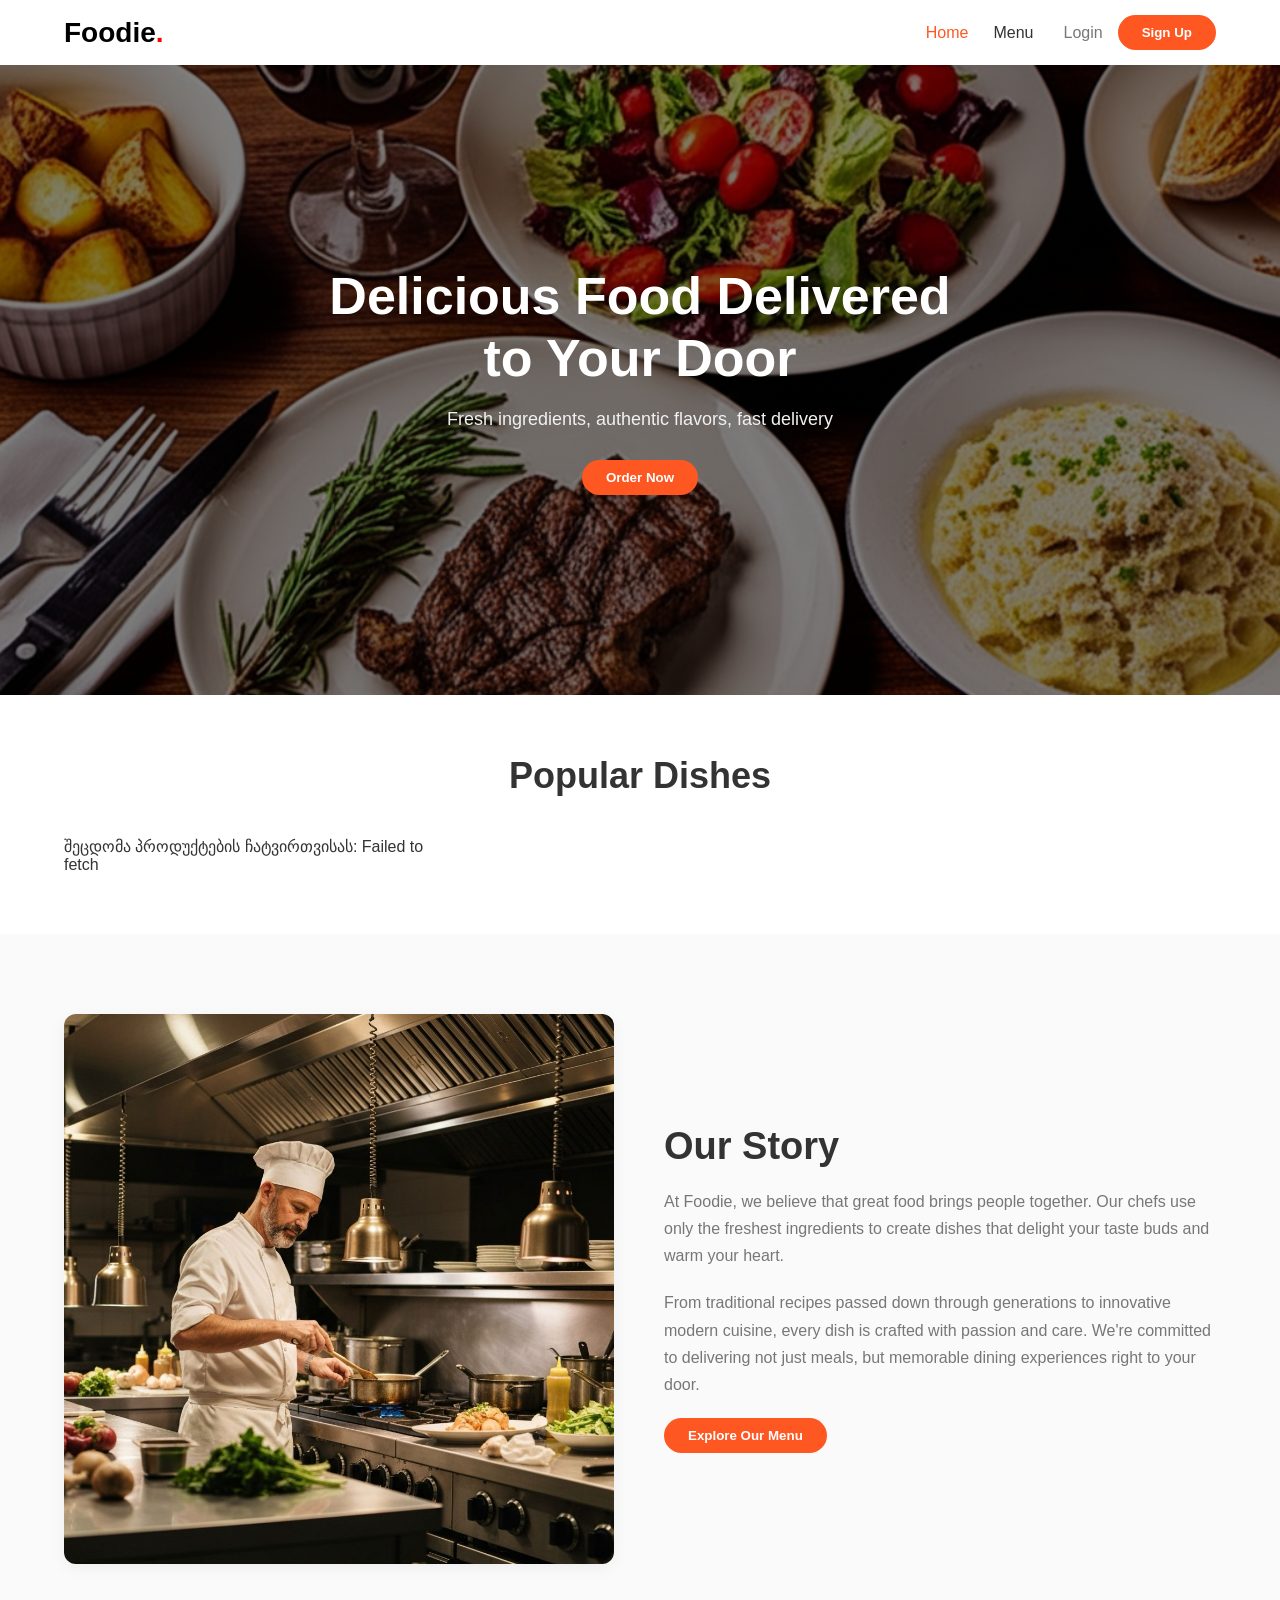
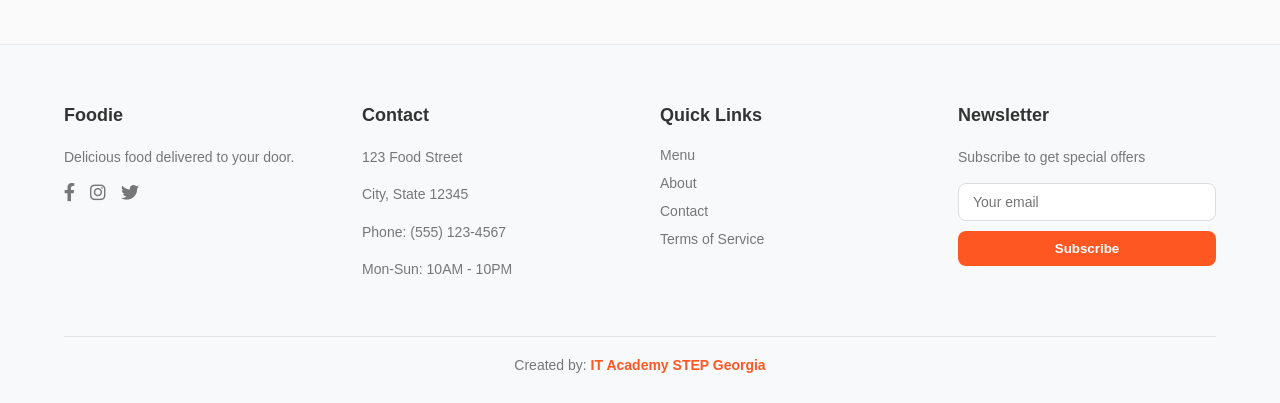
==== index.html @ fa99362b "Added API fetch and Auth logic" ====
<!DOCTYPE html>
<html lang="en">
<head>
    <meta charset="UTF-8">
    <meta name="viewport" content="width=device-width, initial-scale=1.0">
    <title>Foodie - Delicious Food</title>
    <!-- შენი დაგენერირებული CSS -->
    <link rel="stylesheet" href="css/style.css">
    <link rel="stylesheet" href="https://cdnjs.cloudflare.com/ajax/libs/font-awesome/6.0.0/css/all.min.css">
</head>
<body>

    <!-- ნავიგაცია -->
    <header class="navbar">
        <div class="logo">Foodie<span class="food">.</span></div>
        
        <nav class="nav-container">
            <ul class="nav-links">
                <li><a href="index.html" class="active">Home</a></li>
                <li><a href="menu.html">Menu</a></li>
            </ul>
            <div class="header-actions">
                <a href="#" class="login-link">Login</a>
                <button class="btn-signup">Sign Up</button>
            </div>
        </nav>

        <button class="burger-menu"><i class="fas fa-bars"></i></button>
    </header>

    <!-- მთავარი ჰერო სექცია -->
    <section class="hero">
        <div class="hero-content">
            <h1>Delicious Food Delivered to Your Door</h1>
            <p>Fresh ingredients, authentic flavors, fast delivery</p>
            <button class="btn-primary">Order Now</button>
        </div>
    </section>

    <!-- პოპულარული კერძების სექცია -->
    <section class="popular-dishes">
        <h2>Popular Dishes</h2>
        <div id="dishes-container" class="dishes-grid">
            <!-- კერძები ჩაიტვირთება დინამიკურად JavaScript-ით -->
        </div>
    </section>

    <!-- Our Story სექცია -->
    <section class="our-story">
        <div class="story-container">
            <div class="story-img">
                <img src="images/cheff.png" alt="Our Chef">
            </div>
            <div class="story-content">
                <h2>Our Story</h2>
                <p>At Foodie, we believe that great food brings people together. Our chefs use only the freshest ingredients to create dishes that delight your taste buds and warm your heart.</p>
                <p>From traditional recipes passed down through generations to innovative modern cuisine, every dish is crafted with passion and care. We're committed to delivering not just meals, but memorable dining experiences right to your door.</p>
                <button class="btn-primary">Explore Our Menu</button>
            </div>
        </div>
    </section>

    <!-- Footer სექცია -->
    <footer class="footer">
        <div class="footer-container">
            <div class="footer-col">
                <h3>Foodie</h3>
                <p>Delicious food delivered to your door.</p>
                <div class="social-icons">
                    <a href="#"><i class="fab fa-facebook-f"></i></a>
                    <a href="#"><i class="fab fa-instagram"></i></a>
                    <a href="#"><i class="fab fa-twitter"></i></a>
                </div>
            </div>
            <div class="footer-col">
                <h4>Contact</h4>
                <p>123 Food Street</p>
                <p>City, State 12345</p>
                <p>Phone: (555) 123-4567</p>
                <p>Mon-Sun: 10AM - 10PM</p>
            </div>
            <div class="footer-col">
                <h4>Quick Links</h4>
                <ul>
                    <li><a href="menu.html">Menu</a></li>
                    <li><a href="#">About</a></li>
                    <li><a href="#">Contact</a></li>
                    <li><a href="#">Terms of Service</a></li>
                </ul>
            </div>
            <div class="footer-col">
                <h4>Newsletter</h4>
                <p>Subscribe to get special offers</p>
                <form class="newsletter-form" onsubmit="event.preventDefault();">
                    <input type="email" placeholder="Your email">
                    <button type="submit">Subscribe</button>
                </form>
            </div>
        </div>
        <div class="footer-bottom">
            <p>Created by: <a href="https://stepacademy.ge" target="_blank">IT Academy STEP Georgia</a></p>
        </div>
    </footer>


        <!-- ავტორიზაციის მოდალი -->
    <div id="auth-modal" class="modal-overlay">
        <div class="modal-content">
            <button id="close-modal" class="close-btn"><i class="fas fa-times"></i></button>

            <div class="modal-header">
                <button id="tab-login" class="tab-btn active">Login</button>
                <button id="tab-register" class="tab-btn">Sign Up</button>
            </div>

            <div id="auth-message" class="message"></div>

            <!-- ლოგინის ფორმა -->
            <form id="login-form" class="auth-form active">
                <div class="input-group">
                    <label>Email</label>
                    <input type="email" id="login-email" required>
                </div>
                <div class="input-group">
                    <label>Password</label>
                    <input type="password" id="login-password" required>
                </div>
                <button type="submit" class="btn-primary w-100">შესვლა</button>
            </form>

            <!-- რეგისტრაციის ფორმა -->
            <form id="register-form" class="auth-form">
                <div class="input-group">
                    <label>First Name</label>
                    <input type="text" id="reg-firstname" required>
                </div>
                <div class="input-group">
                    <label>Last Name</label>
                    <input type="text" id="reg-lastname" required>
                </div>
                <div class="input-group">
                    <label>Email</label>
                    <input type="email" id="reg-email" required>
                </div>
                <div class="input-group">
                    <label>Password</label>
                    <input type="password" id="reg-password" required>
                </div>
                <button type="submit" class="btn-primary w-100">რეგისტრაცია</button>
            </form>
        </div>
    </div>


    <!-- სკრიპტი -->
    <script src="js/script.js"></script>
</body>
</html>
---- css/style.css ----
@charset "UTF-8";
* {
  margin: 0;
  padding: 0;
  box-sizing: border-box;
  font-family: "Poppins", sans-serif;
}

body {
  background-color: #ffffff;
  color: #333333;
}

.btn-primary,
.btn-signup,
.btn-secondary {
  background-color: #ff5722;
  color: white;
  border: none;
  padding: 10px 24px;
  border-radius: 30px;
  cursor: pointer;
  font-weight: 600;
  transition: background-color 0.3s ease;
}
.btn-primary:hover,
.btn-signup:hover,
.btn-secondary:hover {
  background-color: rgb(93.3333333333%, 22.383107089%, 0%);
}

.btn-secondary {
  background-color: #ddd;
  color: #333333;
  width: 100%;
}

.navbar {
  display: flex;
  justify-content: space-between;
  align-items: center;
  padding: 15px 5%;
  background-color: #ffffff;
  box-shadow: 0 2px 5px rgba(0, 0, 0, 0.03);
  position: sticky;
  top: 0;
  z-index: 100;
  width: 100%;
}
.navbar .logo {
  font-size: 28px;
  font-weight: 700;
  cursor: pointer;
  color: #000;
  flex-shrink: 0;
}
.navbar .logo .food {
  color: #ff0000;
}
.navbar .nav-container {
  display: flex;
  align-items: center;
  gap: 30px;
  flex-grow: 1;
  justify-content: flex-end;
}
.navbar .nav-links {
  display: flex;
  gap: 25px;
  list-style: none;
  align-items: center;
  margin: 0;
  padding: 0;
}
.navbar .nav-links a {
  text-decoration: none;
  color: #333333;
  font-weight: 500;
  font-size: 16px;
  transition: color 0.3s;
}
.navbar .nav-links a:hover, .navbar .nav-links a.active {
  color: #ff5722;
}
.navbar .header-actions {
  display: flex;
  align-items: center;
  gap: 15px;
}
.navbar .header-actions .login-link {
  text-decoration: none;
  color: #777777;
  font-weight: 500;
  font-size: 16px;
}
.navbar .burger-menu {
  display: none;
  background: none;
  border: none;
  font-size: 24px;
  color: #333333;
  cursor: pointer;
}
@media (max-width: 768px) {
  .navbar .burger-menu {
    display: block;
  }
  .navbar .nav-container {
    position: absolute;
    top: 100%;
    left: 0;
    width: 100%;
    background-color: #ffffff;
    flex-direction: column;
    justify-content: center;
    padding: 0;
    gap: 20px;
    box-shadow: 0 10px 15px rgba(0, 0, 0, 0.05);
    max-height: 0;
    overflow: hidden;
    opacity: 0;
    transition: all 0.3s ease-in-out;
  }
  .navbar .nav-container.active {
    max-height: 400px;
    padding: 20px 0;
    opacity: 1;
  }
  .navbar .nav-links,
  .navbar .header-actions {
    flex-direction: column;
    width: 100%;
    text-align: center;
    gap: 15px;
  }
}

.dishes-grid {
  display: grid;
  grid-template-columns: repeat(3, 1fr);
  gap: 30px;
  width: 100%;
}
@media (max-width: 1024px) {
  .dishes-grid {
    grid-template-columns: repeat(2, 1fr);
  }
}
@media (max-width: 600px) {
  .dishes-grid {
    grid-template-columns: 1fr;
  }
}

.hero {
  background-image: linear-gradient(rgba(0, 0, 0, 0.5), rgba(0, 0, 0, 0.5)), url("../images/restback.png");
  background-size: cover;
  background-position: center;
  background-repeat: no-repeat;
  height: 70vh;
  width: 100%;
  display: flex;
  align-items: center;
  justify-content: center;
  text-align: center;
  color: white;
  padding: 0 20px;
}
.hero .hero-content {
  max-width: 650px;
}
.hero .hero-content h1 {
  font-size: 52px;
  margin-bottom: 20px;
  line-height: 1.2;
  font-weight: 700;
  color: white;
}
.hero .hero-content p {
  font-size: 18px;
  margin-bottom: 30px;
  color: #f1f1f1;
}

.popular-dishes {
  padding: 60px 5%;
  width: 100%;
}
.popular-dishes h2 {
  text-align: center;
  font-size: 36px;
  margin-bottom: 40px;
  color: #333333;
  font-weight: 700;
}

/* --- ავტორიზაციის მოდალი (Modal) --- */
.modal-overlay {
  position: fixed;
  top: 0;
  left: 0;
  width: 100%;
  height: 100%;
  background: rgba(0, 0, 0, 0.6);
  display: flex;
  align-items: center;
  justify-content: center;
  z-index: 1000;
  opacity: 0;
  pointer-events: none;
  transition: opacity 0.3s ease;
}
.modal-overlay.active {
  opacity: 1;
  pointer-events: auto;
}

.modal-content {
  background: #ffffff;
  width: 90%;
  max-width: 400px;
  border-radius: 12px;
  padding: 30px;
  position: relative;
  box-shadow: 0 10px 30px rgba(0, 0, 0, 0.2);
  transform: translateY(-20px);
  transition: transform 0.3s ease;
}
.modal-overlay.active .modal-content {
  transform: translateY(0);
}

.close-btn {
  position: absolute;
  top: 15px;
  right: 15px;
  background: none;
  border: none;
  font-size: 24px;
  color: #777777;
  cursor: pointer;
}

.modal-header {
  display: flex;
  margin-bottom: 25px;
  border-bottom: 2px solid #eee;
}
.modal-header .tab-btn {
  flex: 1;
  background: none;
  border: none;
  padding: 10px;
  font-size: 18px;
  font-weight: 600;
  color: #777777;
  cursor: pointer;
  position: relative;
}
.modal-header .tab-btn.active {
  color: #ff5722;
}
.modal-header .tab-btn.active::after {
  content: "";
  position: absolute;
  bottom: -2px;
  left: 0;
  width: 100%;
  height: 2px;
  background: #ff5722;
}

.auth-form {
  display: none;
}
.auth-form.active {
  display: block;
}
.auth-form .input-group {
  margin-bottom: 15px;
}
.auth-form .input-group label {
  display: block;
  margin-bottom: 5px;
  font-size: 14px;
  color: #333333;
}
.auth-form .input-group input {
  width: 100%;
  padding: 12px;
  border: 1px solid #ccc;
  border-radius: 8px;
  font-size: 14px;
  outline: none;
}
.auth-form .input-group input:focus {
  border-color: #ff5722;
}

.w-100 {
  width: 100%;
}

.message {
  margin-bottom: 15px;
  text-align: center;
  font-size: 14px;
  font-weight: bold;
}
.message.success {
  color: green;
}
.message.error {
  color: red;
}

.layout-sidebar {
  display: flex;
  gap: 40px;
  max-width: 1400px;
  margin: 0 auto;
  padding: 40px 20px;
  align-items: flex-start;
}
@media (max-width: 768px) {
  .layout-sidebar {
    flex-direction: column;
    gap: 20px;
    padding: 20px 10px;
  }
}

.sidebar-filters {
  width: 280px;
  flex-shrink: 0;
  background: #ffffff;
  padding: 24px;
  border-radius: 12px;
  box-shadow: 0 4px 15px rgba(0, 0, 0, 0.05);
  border: 1px solid #eaeaea;
}
@media (max-width: 768px) {
  .sidebar-filters {
    width: 100%;
  }
}
.sidebar-filters h3 {
  font-size: 1.2rem;
  font-weight: 600;
  margin-bottom: 20px;
  color: #333333;
  border-bottom: 2px solid #f5f5f5;
  padding-bottom: 10px;
}
.sidebar-filters .filter-group {
  margin-bottom: 20px;
}
.sidebar-filters .filter-group label {
  display: block;
  font-size: 0.9rem;
  font-weight: 500;
  color: #777777;
  margin-bottom: 8px;
}
.sidebar-filters .filter-group input[type=text],
.sidebar-filters .filter-group input[type=number] {
  width: 100%;
  padding: 10px 14px;
  border: 1px solid #ddd;
  border-radius: 8px;
  font-size: 0.95rem;
  outline: none;
  transition: border-color 0.2s;
}
.sidebar-filters .filter-group input[type=text]:focus,
.sidebar-filters .filter-group input[type=number]:focus {
  border-color: #ff5722;
}
.sidebar-filters .toggle-group {
  display: flex;
  align-items: center;
}
.sidebar-filters .toggle-group label {
  display: flex;
  align-items: center;
  gap: 10px;
  cursor: pointer;
  font-weight: 500;
  color: #333333;
}
.sidebar-filters .toggle-group input[type=checkbox] {
  width: 18px;
  height: 18px;
  cursor: pointer;
}

.menu-content {
  flex-grow: 1;
  width: 100%;
}
.menu-content .menu-header {
  margin-bottom: 24px;
}
.menu-content .menu-header h2 {
  font-size: 1.8rem;
  font-weight: 700;
  color: #333333;
}
.menu-content .menu-header #products-count {
  font-size: 0.9rem;
  color: #777777;
  margin-top: 4px;
}

.dish-card {
  background-color: #ffffff;
  border-radius: 12px;
  overflow: hidden;
  box-shadow: 0 4px 15px rgba(0, 0, 0, 0.05);
  transition: transform 0.3s ease, box-shadow 0.3s ease;
  display: flex;
  flex-direction: column;
}
.dish-card:hover {
  transform: translateY(-5px);
  box-shadow: 0 8px 25px rgba(0, 0, 0, 0.1);
}
.dish-card .dish-img {
  width: 100%;
  height: 220px;
  object-fit: cover;
}
.dish-card .dish-info {
  padding: 20px;
  display: flex;
  flex-direction: column;
  flex-grow: 1;
}
.dish-card .dish-info h3 {
  font-size: 20px;
  margin-bottom: 10px;
  color: #333333;
  font-weight: 600;
}
.dish-card .dish-info .desc {
  color: #777777;
  font-size: 14px;
  line-height: 1.5;
  margin-bottom: 20px;
  flex-grow: 1;
}
.dish-card .dish-info .details {
  display: flex;
  justify-content: space-between;
  align-items: center;
  margin-bottom: 20px;
  font-weight: bold;
}
.dish-card .dish-info .details .rating {
  color: #f39c12;
  font-size: 15px;
}
.dish-card .dish-info .details .price {
  color: #ff5722;
  font-size: 18px;
}
.dish-card .dish-info .w-100 {
  width: 100%;
}

.our-story {
  padding: 80px 5%;
  background-color: #fafafa;
}
.our-story .story-container {
  display: flex;
  align-items: center;
  gap: 50px;
  max-width: 1300px;
  margin: 0 auto;
}
@media (max-width: 900px) {
  .our-story .story-container {
    flex-direction: column;
    text-align: center;
  }
}
.our-story .story-img {
  flex: 1;
  width: 100%;
  max-width: 550px;
  border-radius: 12px;
  overflow: hidden;
  box-shadow: 0 4px 15px rgba(0, 0, 0, 0.05);
}
.our-story .story-img img {
  width: 100%;
  height: 100%;
  object-fit: cover;
  display: block;
}
.our-story .story-content {
  flex: 1;
}
.our-story .story-content h2 {
  font-size: 38px;
  font-weight: 700;
  color: #333333;
  margin-bottom: 20px;
}
.our-story .story-content p {
  font-size: 16px;
  color: #777777;
  line-height: 1.7;
  margin-bottom: 20px;
}

.footer {
  background-color: #f8f9fa;
  padding: 60px 5% 30px;
  border-top: 1px solid #eaeaea;
  color: #333333;
  width: 100%;
}
.footer .footer-container {
  display: grid;
  grid-template-columns: repeat(4, 1fr);
  gap: 40px;
  max-width: 1300px;
  margin: 0 auto 40px;
}
@media (max-width: 900px) {
  .footer .footer-container {
    grid-template-columns: repeat(2, 1fr);
  }
}
@media (max-width: 550px) {
  .footer .footer-container {
    grid-template-columns: 1fr;
  }
}
.footer .footer-col h3, .footer .footer-col h4 {
  font-size: 18px;
  font-weight: 600;
  margin-bottom: 20px;
  color: #333333;
}
.footer .footer-col p {
  font-size: 14px;
  color: #777777;
  line-height: 1.6;
  margin-bottom: 15px;
}
.footer .footer-col .social-icons {
  display: flex;
  gap: 15px;
  font-size: 18px;
}
.footer .footer-col .social-icons a {
  color: #777777;
  transition: color 0.3s;
}
.footer .footer-col .social-icons a:hover {
  color: #ff5722;
}
.footer .footer-col ul {
  list-style: none;
  padding: 0;
  margin: 0;
}
.footer .footer-col ul li {
  margin-bottom: 10px;
}
.footer .footer-col ul li a {
  text-decoration: none;
  color: #777777;
  font-size: 14px;
  transition: color 0.3s;
}
.footer .footer-col ul li a:hover {
  color: #ff5722;
}
.footer .footer-col .newsletter-form {
  display: flex;
  flex-direction: column;
  gap: 10px;
}
.footer .footer-col .newsletter-form input {
  padding: 10px 14px;
  border: 1px solid #ddd;
  border-radius: 8px;
  font-size: 14px;
  outline: none;
}
.footer .footer-col .newsletter-form input:focus {
  border-color: #ff5722;
}
.footer .footer-col .newsletter-form button {
  background-color: #ff5722;
  color: white;
  border: none;
  padding: 10px;
  border-radius: 8px;
  font-weight: 600;
  cursor: pointer;
  transition: background-color 0.3s;
}
.footer .footer-col .newsletter-form button:hover {
  background-color: #e04a1b;
}
.footer .footer-bottom {
  text-align: center;
  border-top: 1px solid #e5e5e5;
  padding-top: 20px;
  font-size: 14px;
  color: #777777;
}
.footer .footer-bottom a {
  color: #ff5722;
  text-decoration: none;
  font-weight: 600;
}

/*# sourceMappingURL=style.css.map */
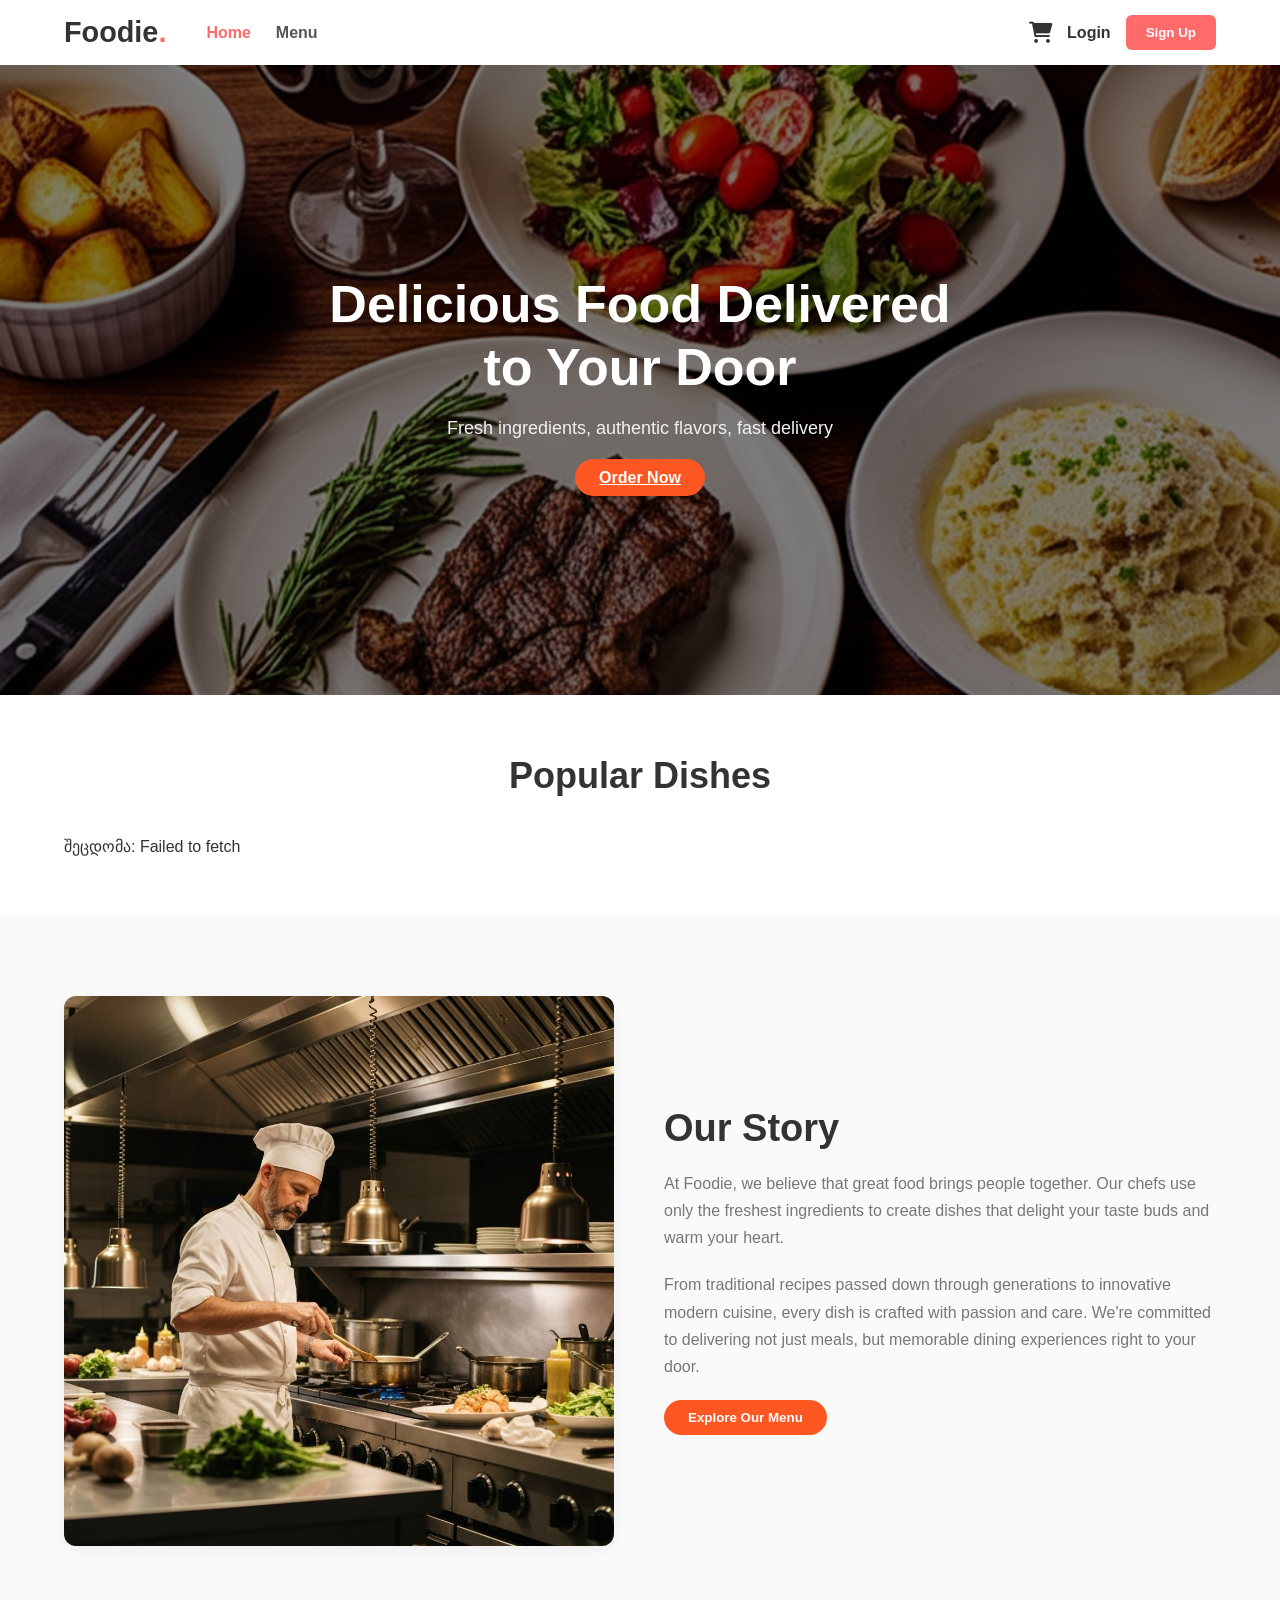
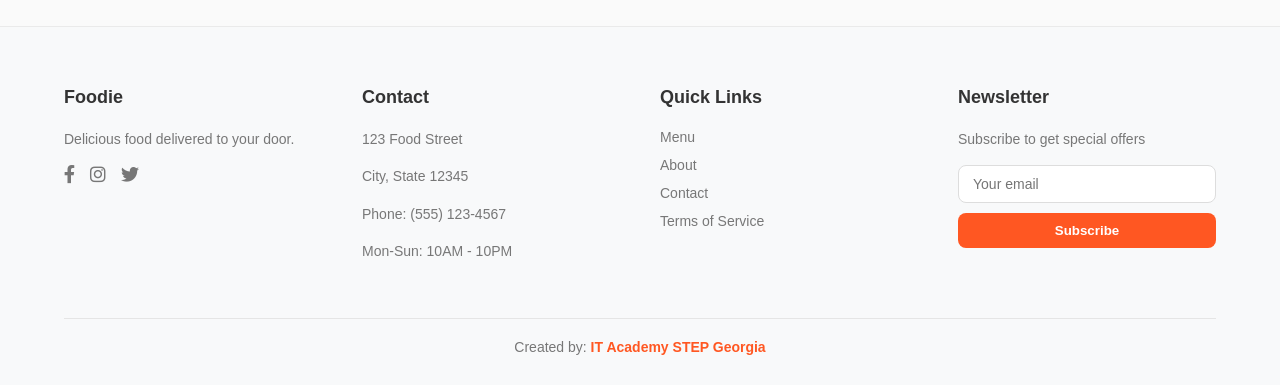
==== commit 5aa95dae: "update" ====
--- a/index.html
+++ b/index.html
@@ -5,35 +5,20 @@
     <meta name="viewport" content="width=device-width, initial-scale=1.0">
     <title>Foodie - Delicious Food</title>
     <!-- შენი დაგენერირებული CSS -->
-    <link rel="stylesheet" href="css/style.css">
+    <link rel="stylesheet" href="css/style.css?v=99">
     <link rel="stylesheet" href="https://cdnjs.cloudflare.com/ajax/libs/font-awesome/6.0.0/css/all.min.css">
 </head>
 <body>
 
-    <!-- ნავიგაცია -->
-    <header class="navbar">
-        <div class="logo">Foodie<span class="food">.</span></div>
-        
-        <nav class="nav-container">
-            <ul class="nav-links">
-                <li><a href="index.html" class="active">Home</a></li>
-                <li><a href="menu.html">Menu</a></li>
-            </ul>
-            <div class="header-actions">
-                <a href="#" class="login-link">Login</a>
-                <button class="btn-signup">Sign Up</button>
-            </div>
-        </nav>
-
-        <button class="burger-menu"><i class="fas fa-bars"></i></button>
-    </header>
+    <div id="header-placeholder"></div>
 
     <!-- მთავარი ჰერო სექცია -->
     <section class="hero">
         <div class="hero-content">
             <h1>Delicious Food Delivered to Your Door</h1>
             <p>Fresh ingredients, authentic flavors, fast delivery</p>
-            <button class="btn-primary">Order Now</button>
+            <a href="menu.html" class="btn-primary">Order Now</a>
+
         </div>
     </section>
 
@@ -102,55 +87,7 @@
         </div>
     </footer>
 
-
-        <!-- ავტორიზაციის მოდალი -->
-    <div id="auth-modal" class="modal-overlay">
-        <div class="modal-content">
-            <button id="close-modal" class="close-btn"><i class="fas fa-times"></i></button>
-
-            <div class="modal-header">
-                <button id="tab-login" class="tab-btn active">Login</button>
-                <button id="tab-register" class="tab-btn">Sign Up</button>
-            </div>
-
-            <div id="auth-message" class="message"></div>
-
-            <!-- ლოგინის ფორმა -->
-            <form id="login-form" class="auth-form active">
-                <div class="input-group">
-                    <label>Email</label>
-                    <input type="email" id="login-email" required>
-                </div>
-                <div class="input-group">
-                    <label>Password</label>
-                    <input type="password" id="login-password" required>
-                </div>
-                <button type="submit" class="btn-primary w-100">შესვლა</button>
-            </form>
-
-            <!-- რეგისტრაციის ფორმა -->
-            <form id="register-form" class="auth-form">
-                <div class="input-group">
-                    <label>First Name</label>
-                    <input type="text" id="reg-firstname" required>
-                </div>
-                <div class="input-group">
-                    <label>Last Name</label>
-                    <input type="text" id="reg-lastname" required>
-                </div>
-                <div class="input-group">
-                    <label>Email</label>
-                    <input type="email" id="reg-email" required>
-                </div>
-                <div class="input-group">
-                    <label>Password</label>
-                    <input type="password" id="reg-password" required>
-                </div>
-                <button type="submit" class="btn-primary w-100">რეგისტრაცია</button>
-            </form>
-        </div>
-    </div>
-
+    
 
     <!-- სკრიპტი -->
     <script src="js/script.js"></script>
--- a/css/style.css
+++ b/css/style.css
@@ -1,4 +1,244 @@
 @charset "UTF-8";
+.navbar {
+  display: flex;
+  justify-content: space-between;
+  align-items: center;
+  padding: 15px 5%;
+  background-color: #fff;
+  box-shadow: 0 2px 10px rgba(0, 0, 0, 0.05);
+  position: sticky;
+  top: 0;
+  z-index: 1000;
+  width: 100%;
+}
+.navbar .logo {
+  font-size: 1.8rem;
+  font-weight: 800;
+  color: #333;
+  text-decoration: none;
+  z-index: 1002;
+  margin-right: 40px;
+}
+.navbar .logo .food {
+  color: #ff6b6b;
+}
+.navbar .nav-container {
+  display: flex;
+  flex: 1;
+  justify-content: space-between;
+  align-items: center;
+}
+.navbar .nav-container .close-menu {
+  display: none;
+}
+.navbar .nav-container .nav-links {
+  display: flex;
+  list-style: none;
+  gap: 25px;
+  margin: 0;
+  padding: 0;
+}
+.navbar .nav-container .nav-links li a {
+  text-decoration: none;
+  color: #555;
+  font-weight: 600;
+  font-size: 1rem;
+  transition: 0.3s;
+}
+.navbar .nav-container .nav-links li a:hover, .navbar .nav-container .nav-links li a.active {
+  color: #ff6b6b;
+}
+.navbar .nav-container .auth-buttons {
+  display: flex;
+  align-items: center;
+  gap: 15px;
+}
+.navbar .nav-container .auth-buttons .login-link {
+  text-decoration: none;
+  color: #333;
+  font-weight: 600;
+  transition: 0.3s;
+}
+.navbar .nav-container .auth-buttons .login-link:hover {
+  color: #ff6b6b;
+}
+.navbar .nav-container .auth-buttons .btn-signup {
+  padding: 10px 20px;
+  background-color: #ff6b6b;
+  color: #fff;
+  border: none;
+  border-radius: 6px;
+  cursor: pointer;
+  font-weight: bold;
+  transition: 0.3s;
+}
+.navbar .nav-container .auth-buttons .btn-signup:hover {
+  background-color: #e55a5a;
+}
+.navbar .header-actions {
+  display: flex;
+  flex-direction: row;
+  align-items: center;
+  gap: 15px;
+  margin-left: 20px;
+  flex-shrink: 0;
+}
+.navbar .header-actions .cart-icon {
+  background: none;
+  border: none;
+  font-size: 1.3rem;
+  color: #333;
+  cursor: pointer;
+  margin: 0;
+}
+.navbar .header-actions .burger-menu {
+  display: none;
+  background: none;
+  border: none;
+  font-size: 1.6rem;
+  cursor: pointer;
+  color: #333;
+}
+.navbar {
+  /* === მობილურის რესპონსივი === */
+}
+@media (min-width: 769px) {
+  .navbar .nav-container {
+    display: contents;
+  }
+  .navbar .logo {
+    order: 0;
+  }
+  .navbar .nav-links {
+    order: 1;
+  }
+  .navbar .header-actions {
+    order: 2;
+    margin-left: auto;
+  }
+  .navbar .auth-buttons {
+    order: 3;
+    margin-left: 15px;
+  }
+}
+@media (max-width: 768px) {
+  .navbar .logo {
+    margin-right: auto;
+  }
+  .navbar .header-actions {
+    margin-left: 0;
+  }
+  .navbar .header-actions .burger-menu {
+    display: block;
+  }
+  .navbar .nav-container {
+    position: fixed;
+    top: 0;
+    right: 0;
+    width: 250px;
+    height: 100dvh;
+    box-sizing: border-box;
+    background-color: #fff;
+    box-shadow: -5px 0 15px rgba(0, 0, 0, 0.1);
+    transform: translateX(100%);
+    visibility: hidden;
+    transition: transform 0.3s ease-in-out, visibility 0.3s;
+    flex-direction: column;
+    justify-content: flex-start;
+    align-items: stretch;
+    padding: 20px;
+    z-index: 1001;
+  }
+  .navbar .nav-container.active {
+    transform: translateX(0);
+    visibility: visible;
+  }
+  .navbar .nav-container .close-menu {
+    display: block;
+    align-self: flex-end;
+    font-size: 1.5rem;
+    cursor: pointer;
+    margin-bottom: 30px;
+    color: #333;
+  }
+  .navbar .nav-container .nav-links {
+    flex-direction: column;
+    width: 100%;
+    gap: 20px;
+  }
+  .navbar .nav-container .nav-links li a {
+    display: block;
+    font-size: 1.2rem;
+    color: #333;
+    border-bottom: 1px solid #eee;
+    padding-bottom: 10px;
+  }
+  .navbar .nav-container .auth-buttons {
+    flex-direction: column;
+    align-items: stretch;
+    width: 100%;
+    gap: 20px;
+    margin-top: 20px;
+  }
+  .navbar .nav-container .auth-buttons .login-link,
+  .navbar .nav-container .auth-buttons .btn-signup {
+    display: block;
+    width: 100%;
+    padding: 0 0 10px;
+    background-color: transparent;
+    border: none;
+    border-radius: 0;
+    border-bottom: 1px solid #eee;
+    color: #333;
+    font-size: 1.2rem;
+    font-weight: 600;
+    text-align: left;
+    cursor: pointer;
+  }
+  .navbar .nav-container .auth-buttons .login-link:hover,
+  .navbar .nav-container .auth-buttons .btn-signup:hover {
+    background-color: transparent;
+    color: #ff6b6b;
+  }
+}
+
+.user-dropdown {
+  position: absolute;
+  top: 130%;
+  right: 0;
+  background: #fff;
+  border-radius: 8px;
+  box-shadow: 0 4px 15px rgba(0, 0, 0, 0.1);
+  min-width: 160px;
+  display: none; /* საწყისად დამალულია */
+  flex-direction: column;
+  z-index: 1000;
+  overflow: hidden;
+}
+.user-dropdown.active {
+  display: flex;
+}
+.user-dropdown .dropdown-header {
+  padding: 12px 15px;
+  border-bottom: 1px solid #eee;
+  font-weight: 600;
+  color: #333;
+}
+.user-dropdown .dropdown-item {
+  padding: 12px 15px;
+  color: #555;
+  text-decoration: none;
+  background: none;
+  border: none;
+  text-align: left;
+  cursor: pointer;
+  font-size: 1rem;
+  transition: background 0.2s;
+}
+.user-dropdown .dropdown-item:hover {
+  background-color: #f9f9f9;
+}
+
 * {
   margin: 0;
   padding: 0;
@@ -33,123 +273,6 @@
   background-color: #ddd;
   color: #333333;
   width: 100%;
-}
-
-.navbar {
-  display: flex;
-  justify-content: space-between;
-  align-items: center;
-  padding: 15px 5%;
-  background-color: #ffffff;
-  box-shadow: 0 2px 5px rgba(0, 0, 0, 0.03);
-  position: sticky;
-  top: 0;
-  z-index: 100;
-  width: 100%;
-}
-.navbar .logo {
-  font-size: 28px;
-  font-weight: 700;
-  cursor: pointer;
-  color: #000;
-  flex-shrink: 0;
-}
-.navbar .logo .food {
-  color: #ff0000;
-}
-.navbar .nav-container {
-  display: flex;
-  align-items: center;
-  gap: 30px;
-  flex-grow: 1;
-  justify-content: flex-end;
-}
-.navbar .nav-links {
-  display: flex;
-  gap: 25px;
-  list-style: none;
-  align-items: center;
-  margin: 0;
-  padding: 0;
-}
-.navbar .nav-links a {
-  text-decoration: none;
-  color: #333333;
-  font-weight: 500;
-  font-size: 16px;
-  transition: color 0.3s;
-}
-.navbar .nav-links a:hover, .navbar .nav-links a.active {
-  color: #ff5722;
-}
-.navbar .header-actions {
-  display: flex;
-  align-items: center;
-  gap: 15px;
-}
-.navbar .header-actions .login-link {
-  text-decoration: none;
-  color: #777777;
-  font-weight: 500;
-  font-size: 16px;
-}
-.navbar .burger-menu {
-  display: none;
-  background: none;
-  border: none;
-  font-size: 24px;
-  color: #333333;
-  cursor: pointer;
-}
-@media (max-width: 768px) {
-  .navbar .burger-menu {
-    display: block;
-  }
-  .navbar .nav-container {
-    position: absolute;
-    top: 100%;
-    left: 0;
-    width: 100%;
-    background-color: #ffffff;
-    flex-direction: column;
-    justify-content: center;
-    padding: 0;
-    gap: 20px;
-    box-shadow: 0 10px 15px rgba(0, 0, 0, 0.05);
-    max-height: 0;
-    overflow: hidden;
-    opacity: 0;
-    transition: all 0.3s ease-in-out;
-  }
-  .navbar .nav-container.active {
-    max-height: 400px;
-    padding: 20px 0;
-    opacity: 1;
-  }
-  .navbar .nav-links,
-  .navbar .header-actions {
-    flex-direction: column;
-    width: 100%;
-    text-align: center;
-    gap: 15px;
-  }
-}
-
-.dishes-grid {
-  display: grid;
-  grid-template-columns: repeat(3, 1fr);
-  gap: 30px;
-  width: 100%;
-}
-@media (max-width: 1024px) {
-  .dishes-grid {
-    grid-template-columns: repeat(2, 1fr);
-  }
-}
-@media (max-width: 600px) {
-  .dishes-grid {
-    grid-template-columns: 1fr;
-  }
 }
 
 .hero {
@@ -194,6 +317,88 @@
   font-weight: 700;
 }
 
+.dishes-grid {
+  display: grid;
+  grid-template-columns: repeat(3, 1fr);
+  gap: 30px;
+  width: 100%;
+  margin-top: 20px;
+}
+.dishes-grid .dish-card {
+  background: #fff;
+  border-radius: 12px;
+  overflow: hidden;
+  box-shadow: 0 4px 15px rgba(0, 0, 0, 0.05);
+  display: flex;
+  flex-direction: column;
+  transition: transform 0.3s ease;
+}
+.dishes-grid .dish-card:hover {
+  transform: translateY(-5px);
+}
+.dishes-grid .dish-card .dish-img {
+  width: 100%;
+  height: 220px;
+  object-fit: cover;
+}
+.dishes-grid .dish-card .dish-info {
+  padding: 20px;
+  display: flex;
+  flex-direction: column;
+  flex: 1;
+}
+.dishes-grid .dish-card .dish-info h3 {
+  font-size: 1.2rem;
+  margin-bottom: 10px;
+  color: #333;
+}
+.dishes-grid .dish-card .dish-info .desc {
+  font-size: 0.9rem;
+  color: #777;
+  margin-bottom: 15px;
+  flex: 1;
+  line-height: 1.4;
+}
+.dishes-grid .dish-card .dish-info .details {
+  display: flex;
+  justify-content: space-between;
+  align-items: center;
+  margin-bottom: 15px;
+}
+.dishes-grid .dish-card .dish-info .details .rating {
+  color: #f39c12;
+  font-weight: bold;
+}
+.dishes-grid .dish-card .dish-info .details .price {
+  font-weight: bold;
+  color: #ff6b6b;
+  font-size: 1.2rem;
+}
+.dishes-grid .dish-card .dish-info .btn-signup {
+  width: 100%;
+  padding: 12px;
+  background-color: #ff6b6b;
+  color: #fff;
+  border: none;
+  border-radius: 6px;
+  cursor: pointer;
+  transition: 0.3s;
+  font-weight: bold;
+}
+.dishes-grid .dish-card .dish-info .btn-signup:hover {
+  background-color: #e55a5a;
+}
+@media (max-width: 1024px) {
+  .dishes-grid {
+    grid-template-columns: repeat(2, 1fr);
+  }
+}
+@media (max-width: 600px) {
+  .dishes-grid {
+    grid-template-columns: 1fr;
+  }
+}
+
 /* --- ავტორიზაციის მოდალი (Modal) --- */
 .modal-overlay {
   position: fixed;
@@ -205,7 +410,7 @@
   display: flex;
   align-items: center;
   justify-content: center;
-  z-index: 1000;
+  z-index: 2000;
   opacity: 0;
   pointer-events: none;
   transition: opacity 0.3s ease;
@@ -314,205 +519,257 @@
   color: red;
 }
 
-.layout-sidebar {
-  display: flex;
-  gap: 40px;
-  max-width: 1400px;
+.filter-group {
+  margin-bottom: 24px;
+}
+.filter-group label {
+  display: block;
+  margin-bottom: 8px;
+  font-weight: 600;
+  font-size: 0.9rem;
+  color: #333333;
+}
+.filter-group input[type=range] {
+  width: 100%;
+  accent-color: #ff6b6b;
+}
+.filter-group span {
+  display: inline-block;
+  margin-top: 4px;
+  font-size: 0.85rem;
+  color: #777777;
+}
+
+.toggle-row {
+  display: flex;
+  align-items: center;
+  justify-content: space-between;
+  font-weight: 600;
+}
+
+.switch {
+  position: relative;
+  display: inline-block;
+  width: 42px;
+  height: 24px;
+}
+.switch input {
+  opacity: 0;
+  width: 0;
+  height: 0;
+}
+.switch input:checked + .slider-track {
+  background-color: #ff6b6b;
+}
+.switch input:checked + .slider-track::before {
+  transform: translateX(18px);
+}
+.switch .slider-track {
+  position: absolute;
+  cursor: pointer;
+  inset: 0;
+  background-color: #ccc;
+  border-radius: 24px;
+  transition: 0.2s;
+}
+.switch .slider-track::before {
+  content: "";
+  position: absolute;
+  height: 18px;
+  width: 18px;
+  left: 3px;
+  bottom: 3px;
+  background-color: #fff;
+  border-radius: 50%;
+  transition: 0.2s;
+}
+
+.btn-text-small {
+  background: none;
+  border: none;
+  color: #777777;
+  font-size: 0.8rem;
+  text-decoration: underline;
+  cursor: pointer;
+  padding: 0;
+  margin-top: 4px;
+}
+
+.cart-menu-container {
+  position: relative;
+  display: inline-block;
+}
+
+.cart-icon {
+  position: relative;
+}
+
+.cart-count-badge {
+  position: absolute;
+  top: -6px;
+  right: -8px;
+  background-color: #ff6b6b;
+  color: #fff;
+  font-size: 0.7rem;
+  font-weight: bold;
+  min-width: 18px;
+  height: 18px;
+  border-radius: 50%;
+  display: flex;
+  align-items: center;
+  justify-content: center;
+  padding: 0 4px;
+}
+
+.cart-dropdown {
+  position: absolute;
+  top: calc(100% + 12px);
+  right: 0;
+  width: 320px;
+  max-width: 90vw;
+  background: #fff;
+  border-radius: 10px;
+  box-shadow: 0 10px 30px rgba(0, 0, 0, 0.15);
+  opacity: 0;
+  visibility: hidden;
+  transform: translateY(-8px);
+  transition: 0.2s;
+  z-index: 1500;
+  padding: 16px;
+}
+.cart-dropdown.active {
+  opacity: 1;
+  visibility: visible;
+  transform: translateY(0);
+}
+
+.cart-dropdown-header {
+  font-weight: 700;
+  font-size: 1.1rem;
+  margin-bottom: 12px;
+}
+
+.cart-items-list {
+  max-height: 280px;
+  overflow-y: auto;
+  display: flex;
+  flex-direction: column;
+  gap: 10px;
+}
+
+.cart-empty {
+  color: #777777;
+  text-align: center;
+  padding: 12px 0;
+  font-size: 0.9rem;
+}
+
+.cart-item {
+  display: grid;
+  grid-template-columns: 1fr auto auto auto;
+  align-items: center;
+  gap: 8px;
+  font-size: 0.85rem;
+  border-bottom: 1px solid #f0f0f0;
+  padding-bottom: 8px;
+}
+.cart-item .cart-item-name {
+  overflow: hidden;
+  text-overflow: ellipsis;
+  white-space: nowrap;
+}
+.cart-item .cart-item-qty {
+  display: flex;
+  align-items: center;
+  gap: 6px;
+}
+.cart-item .cart-item-qty .qty-btn {
+  width: 22px;
+  height: 22px;
+  border: 1px solid #ddd;
+  background: #fff;
+  border-radius: 4px;
+  cursor: pointer;
+  font-weight: bold;
+  line-height: 1;
+}
+.cart-item .cart-item-price {
+  font-weight: 600;
+  color: #ff6b6b;
+}
+.cart-item .cart-item-remove {
+  background: none;
+  border: none;
+  color: #999;
+  cursor: pointer;
+}
+.cart-item .cart-item-remove:hover {
+  color: #ff6b6b;
+}
+
+.cart-dropdown-footer {
+  margin-top: 14px;
+  padding-top: 12px;
+  border-top: 1px solid #eee;
+}
+.cart-dropdown-footer .cart-total {
+  display: flex;
+  justify-content: space-between;
+  font-weight: 700;
+  margin-bottom: 10px;
+}
+
+.admin-page {
+  padding: 40px 5%;
+  max-width: 900px;
   margin: 0 auto;
-  padding: 40px 20px;
-  align-items: flex-start;
-}
-@media (max-width: 768px) {
-  .layout-sidebar {
-    flex-direction: column;
-    gap: 20px;
-    padding: 20px 10px;
-  }
-}
-
-.sidebar-filters {
-  width: 280px;
-  flex-shrink: 0;
-  background: #ffffff;
+}
+.admin-page h1 {
+  margin-bottom: 30px;
+}
+
+.admin-section {
+  background: #fff;
+  border-radius: 10px;
   padding: 24px;
-  border-radius: 12px;
-  box-shadow: 0 4px 15px rgba(0, 0, 0, 0.05);
-  border: 1px solid #eaeaea;
-}
-@media (max-width: 768px) {
-  .sidebar-filters {
-    width: 100%;
-  }
-}
-.sidebar-filters h3 {
+  margin-bottom: 30px;
+  box-shadow: 0 2px 10px rgba(0, 0, 0, 0.05);
+}
+.admin-section h2 {
+  margin-bottom: 16px;
   font-size: 1.2rem;
-  font-weight: 600;
-  margin-bottom: 20px;
-  color: #333333;
-  border-bottom: 2px solid #f5f5f5;
-  padding-bottom: 10px;
-}
-.sidebar-filters .filter-group {
-  margin-bottom: 20px;
-}
-.sidebar-filters .filter-group label {
-  display: block;
-  font-size: 0.9rem;
-  font-weight: 500;
-  color: #777777;
-  margin-bottom: 8px;
-}
-.sidebar-filters .filter-group input[type=text],
-.sidebar-filters .filter-group input[type=number] {
-  width: 100%;
-  padding: 10px 14px;
-  border: 1px solid #ddd;
-  border-radius: 8px;
-  font-size: 0.95rem;
-  outline: none;
-  transition: border-color 0.2s;
-}
-.sidebar-filters .filter-group input[type=text]:focus,
-.sidebar-filters .filter-group input[type=number]:focus {
-  border-color: #ff5722;
-}
-.sidebar-filters .toggle-group {
-  display: flex;
-  align-items: center;
-}
-.sidebar-filters .toggle-group label {
-  display: flex;
-  align-items: center;
+}
+
+.admin-form {
+  display: flex;
+  flex-direction: column;
+  gap: 14px;
+  max-width: 400px;
+}
+.admin-form .btn-primary {
+  align-self: flex-start;
+}
+
+.admin-products-list {
+  display: flex;
+  flex-direction: column;
   gap: 10px;
-  cursor: pointer;
-  font-weight: 500;
-  color: #333333;
-}
-.sidebar-filters .toggle-group input[type=checkbox] {
-  width: 18px;
-  height: 18px;
-  cursor: pointer;
-}
-
-.menu-content {
-  flex-grow: 1;
-  width: 100%;
-}
-.menu-content .menu-header {
-  margin-bottom: 24px;
-}
-.menu-content .menu-header h2 {
-  font-size: 1.8rem;
-  font-weight: 700;
-  color: #333333;
-}
-.menu-content .menu-header #products-count {
-  font-size: 0.9rem;
-  color: #777777;
-  margin-top: 4px;
-}
-
-.dish-card {
-  background-color: #ffffff;
-  border-radius: 12px;
-  overflow: hidden;
-  box-shadow: 0 4px 15px rgba(0, 0, 0, 0.05);
-  transition: transform 0.3s ease, box-shadow 0.3s ease;
-  display: flex;
-  flex-direction: column;
-}
-.dish-card:hover {
-  transform: translateY(-5px);
-  box-shadow: 0 8px 25px rgba(0, 0, 0, 0.1);
-}
-.dish-card .dish-img {
-  width: 100%;
-  height: 220px;
-  object-fit: cover;
-}
-.dish-card .dish-info {
-  padding: 20px;
-  display: flex;
-  flex-direction: column;
-  flex-grow: 1;
-}
-.dish-card .dish-info h3 {
-  font-size: 20px;
-  margin-bottom: 10px;
-  color: #333333;
-  font-weight: 600;
-}
-.dish-card .dish-info .desc {
-  color: #777777;
-  font-size: 14px;
-  line-height: 1.5;
-  margin-bottom: 20px;
-  flex-grow: 1;
-}
-.dish-card .dish-info .details {
-  display: flex;
+}
+
+.admin-product-row {
+  display: flex;
+  align-items: center;
   justify-content: space-between;
-  align-items: center;
-  margin-bottom: 20px;
-  font-weight: bold;
-}
-.dish-card .dish-info .details .rating {
-  color: #f39c12;
-  font-size: 15px;
-}
-.dish-card .dish-info .details .price {
-  color: #ff5722;
-  font-size: 18px;
-}
-.dish-card .dish-info .w-100 {
-  width: 100%;
-}
-
-.our-story {
-  padding: 80px 5%;
-  background-color: #fafafa;
-}
-.our-story .story-container {
-  display: flex;
-  align-items: center;
-  gap: 50px;
-  max-width: 1300px;
-  margin: 0 auto;
-}
-@media (max-width: 900px) {
-  .our-story .story-container {
-    flex-direction: column;
-    text-align: center;
-  }
-}
-.our-story .story-img {
+  gap: 12px;
+  padding: 10px 0;
+  border-bottom: 1px solid #f0f0f0;
+}
+.admin-product-row .admin-product-name {
   flex: 1;
-  width: 100%;
-  max-width: 550px;
-  border-radius: 12px;
-  overflow: hidden;
-  box-shadow: 0 4px 15px rgba(0, 0, 0, 0.05);
-}
-.our-story .story-img img {
-  width: 100%;
-  height: 100%;
-  object-fit: cover;
-  display: block;
-}
-.our-story .story-content {
-  flex: 1;
-}
-.our-story .story-content h2 {
-  font-size: 38px;
-  font-weight: 700;
-  color: #333333;
-  margin-bottom: 20px;
-}
-.our-story .story-content p {
-  font-size: 16px;
-  color: #777777;
-  line-height: 1.7;
-  margin-bottom: 20px;
+}
+.admin-product-row .admin-product-price {
+  font-weight: 600;
+  color: #ff6b6b;
 }
 
 .footer {
@@ -621,4 +878,546 @@
   font-weight: 600;
 }
 
+.menu-page {
+  display: flex;
+  gap: 30px;
+  padding: 40px 0;
+  align-items: flex-start;
+  /* მარცხენა ფილტრების პანელი */
+}
+.menu-page .filters-sidebar {
+  flex: 0 0 250px;
+  background-color: #fcfcfc;
+  padding: 20px;
+  border-radius: 8px;
+  box-shadow: 0 4px 6px rgba(0, 0, 0, 0.05);
+}
+.menu-page .filters-sidebar h2 {
+  margin-bottom: 20px;
+  font-size: 1.2rem;
+  color: #333;
+}
+.menu-page .filters-sidebar .filter-group {
+  margin-bottom: 25px;
+}
+.menu-page .filters-sidebar .filter-group label {
+  display: block;
+  margin-bottom: 10px;
+  font-weight: 600;
+  font-size: 0.9rem;
+  color: #555;
+}
+.menu-page .filters-sidebar .filter-group input[type=text] {
+  width: 100%;
+  padding: 10px;
+  border: 1px solid #ddd;
+  border-radius: 6px;
+  outline: none;
+}
+.menu-page .filters-sidebar .filter-group input[type=text]:focus {
+  border-color: #ff6b6b;
+}
+.menu-page .filters-sidebar .filter-group .checkbox-group {
+  display: flex;
+  flex-direction: column;
+  gap: 10px;
+}
+.menu-page .filters-sidebar .filter-group .checkbox-group label {
+  font-weight: normal;
+  display: flex;
+  align-items: center;
+  gap: 8px;
+  cursor: pointer;
+  margin-bottom: 0;
+}
+.menu-page .filters-sidebar .btn-clear {
+  width: 100%;
+  padding: 10px;
+  background: transparent;
+  border: 1px solid #ccc;
+  border-radius: 6px;
+  cursor: pointer;
+  transition: 0.3s;
+}
+.menu-page .filters-sidebar .btn-clear:hover {
+  background: #f0f0f0;
+}
+.menu-page {
+  /* მარჯვენა პროდუქტების კონტენტი */
+}
+.menu-page .menu-content {
+  flex: 1;
+  width: 100%;
+  overflow: hidden; /* აზღვევს კონტენტის გადმოსვლას გვერდზე */
+}
+.menu-page .menu-content .menu-header {
+  margin-bottom: 20px;
+  color: #777;
+  font-size: 0.95rem;
+}
+.menu-page .menu-content .dishes-grid {
+  display: grid;
+  grid-template-columns: repeat(auto-fill, minmax(220px, 1fr));
+  gap: 20px;
+  /* ბარათის და სურათის ზომების შეზღუდვა */
+}
+.menu-page .menu-content .dishes-grid .dish-card {
+  background: #fff;
+  border-radius: 12px;
+  overflow: hidden;
+  box-shadow: 0 4px 15px rgba(0, 0, 0, 0.05);
+  display: flex;
+  flex-direction: column;
+}
+.menu-page .menu-content .dishes-grid .dish-card .dish-img {
+  width: 100%;
+  height: 180px;
+  object-fit: cover; /* სურათი არ გაიწელება ზედმეტად და ჩაჯდება ყუთში */
+}
+.menu-page .menu-content .dishes-grid .dish-card .dish-info {
+  padding: 15px;
+  display: flex;
+  flex-direction: column;
+  flex: 1;
+}
+.menu-page .menu-content .dishes-grid .dish-card .dish-info h3 {
+  font-size: 1.1rem;
+  margin-bottom: 8px;
+  color: #333;
+}
+.menu-page .menu-content .dishes-grid .dish-card .dish-info .desc {
+  font-size: 0.85rem;
+  color: #777;
+  margin-bottom: 15px;
+  flex: 1;
+}
+.menu-page .menu-content .dishes-grid .dish-card .dish-info .details {
+  display: flex;
+  justify-content: space-between;
+  align-items: center;
+  margin-bottom: 15px;
+}
+.menu-page .menu-content .dishes-grid .dish-card .dish-info .details .rating {
+  color: #f39c12;
+  font-weight: bold;
+}
+.menu-page .menu-content .dishes-grid .dish-card .dish-info .details .price {
+  font-weight: bold;
+  color: #ff6b6b;
+  font-size: 1.1rem;
+}
+.menu-page .menu-content .dishes-grid .dish-card .dish-info .btn-signup {
+  width: 100%;
+  padding: 10px;
+  background-color: #ff6b6b;
+  color: #fff;
+  border: none;
+  border-radius: 6px;
+  cursor: pointer;
+  transition: 0.3s;
+}
+.menu-page .menu-content .dishes-grid .dish-card .dish-info .btn-signup:hover {
+  background-color: #e55a5a;
+}
+.menu-page .menu-content .pagination {
+  display: flex;
+  justify-content: center;
+  margin-top: 40px;
+}
+.menu-page .menu-content .pagination .btn-text {
+  background: none;
+  border: none;
+  color: #333;
+  font-weight: bold;
+  cursor: pointer;
+}
+.menu-page .menu-content .pagination .btn-text:hover {
+  text-decoration: underline;
+}
+
+.our-story {
+  padding: 80px 5%;
+  background-color: #fafafa;
+}
+.our-story .story-container {
+  display: flex;
+  align-items: center;
+  gap: 50px;
+  max-width: 1300px;
+  margin: 0 auto;
+}
+@media (max-width: 900px) {
+  .our-story .story-container {
+    flex-direction: column;
+    text-align: center;
+  }
+}
+.our-story .story-img {
+  flex: 1;
+  width: 100%;
+  max-width: 550px;
+  border-radius: 12px;
+  overflow: hidden;
+  box-shadow: 0 4px 15px rgba(0, 0, 0, 0.05);
+}
+.our-story .story-img img {
+  width: 100%;
+  height: 100%;
+  object-fit: cover;
+  display: block;
+}
+.our-story .story-content {
+  flex: 1;
+}
+.our-story .story-content h2 {
+  font-size: 38px;
+  font-weight: 700;
+  color: #333333;
+  margin-bottom: 20px;
+}
+.our-story .story-content p {
+  font-size: 16px;
+  color: #777777;
+  line-height: 1.7;
+  margin-bottom: 20px;
+}
+
+.profile-container {
+  max-width: 900px;
+  margin: 40px auto 80px;
+  padding: 0 20px;
+}
+.profile-container .page-title {
+  font-size: 2rem;
+  font-weight: 700;
+  color: #222;
+  margin-bottom: 25px;
+}
+.profile-container .profile-tabs {
+  display: flex;
+  background-color: #f1f3f5;
+  padding: 5px;
+  border-radius: 8px;
+  margin-bottom: 30px;
+}
+.profile-container .profile-tabs .tab-btn {
+  flex: 1;
+  padding: 12px;
+  border: none;
+  background: transparent;
+  font-size: 0.95rem;
+  font-weight: 600;
+  color: #666;
+  border-radius: 6px;
+  cursor: pointer;
+  transition: 0.2s;
+}
+.profile-container .profile-tabs .tab-btn:hover:not(.active) {
+  color: #222;
+}
+.profile-container .profile-tabs .tab-btn.active {
+  background-color: #fff;
+  color: #222;
+  box-shadow: 0 2px 6px rgba(0, 0, 0, 0.06);
+}
+.profile-container .profile-card {
+  background: #fff;
+  border: 1px solid #e9ecef;
+  border-radius: 12px;
+  padding: 35px;
+}
+.profile-container .profile-card .tab-content {
+  display: none;
+  animation: fadeInTab 0.3s ease-in-out;
+}
+.profile-container .profile-card .tab-content.active {
+  display: block;
+}
+.profile-container .profile-card .card-header {
+  margin-bottom: 25px;
+}
+.profile-container .profile-card .card-header h2 {
+  font-size: 1.25rem;
+  color: #222;
+  margin-bottom: 5px;
+}
+.profile-container .profile-card .card-header p {
+  color: #777;
+  font-size: 0.9rem;
+}
+.profile-container .profile-card .profile-summary {
+  display: flex;
+  align-items: center;
+  gap: 20px;
+  margin-bottom: 30px;
+  padding-bottom: 25px;
+  border-bottom: 1px solid #f0f0f0;
+}
+.profile-container .profile-card .profile-summary .profile-summary-info h3 {
+  font-size: 1.15rem;
+  color: #222;
+  margin-bottom: 4px;
+}
+.profile-container .profile-card .profile-summary .profile-summary-info p {
+  color: #777;
+  font-size: 0.9rem;
+}
+.profile-container .profile-card .profile-summary .profile-summary-info .member-since {
+  display: inline-block;
+  margin-top: 8px;
+  padding: 3px 12px;
+  border-radius: 20px;
+  background: #fdeceb;
+  color: #df4b37;
+  font-size: 0.75rem;
+  font-weight: 600;
+}
+.profile-container .profile-card .profile-avatar {
+  width: 84px;
+  height: 84px;
+  flex-shrink: 0;
+  border-radius: 50%;
+  overflow: hidden;
+  background-color: #f1f3f5;
+  display: flex;
+  align-items: center;
+  justify-content: center;
+  border: 3px solid #df4b37;
+}
+.profile-container .profile-card .profile-avatar img {
+  width: 100%;
+  height: 100%;
+  object-fit: cover;
+  display: block;
+}
+.profile-container .profile-card .profile-avatar span {
+  display: none;
+  font-size: 1.6rem;
+  font-weight: 700;
+  color: #df4b37;
+}
+.profile-container .profile-card .profile-avatar.no-image img {
+  display: none;
+}
+.profile-container .profile-card .profile-avatar.no-image span {
+  display: block;
+}
+.profile-container .profile-card form {
+  display: flex;
+  flex-direction: column;
+  gap: 20px;
+}
+.profile-container .profile-card form .form-row {
+  display: flex;
+  gap: 20px;
+}
+.profile-container .profile-card form .form-row .form-group {
+  flex: 1;
+}
+.profile-container .profile-card form .form-group {
+  display: flex;
+  flex-direction: column;
+  gap: 8px;
+}
+.profile-container .profile-card form .form-group label {
+  font-size: 0.85rem;
+  font-weight: 600;
+  color: #495057;
+}
+.profile-container .profile-card form .form-group input,
+.profile-container .profile-card form .form-group textarea {
+  width: 100%;
+  padding: 12px 14px;
+  border: 1px solid #ced4da;
+  border-radius: 6px;
+  font-size: 0.95rem;
+  background-color: #fff;
+  transition: border-color 0.2s, box-shadow 0.2s;
+  box-sizing: border-box;
+}
+.profile-container .profile-card form .form-group input:focus,
+.profile-container .profile-card form .form-group textarea:focus {
+  border-color: #df4b37;
+  box-shadow: 0 0 0 3px rgba(223, 75, 55, 0.12);
+  outline: none;
+}
+.profile-container .profile-card form .form-group input:disabled,
+.profile-container .profile-card form .form-group textarea:disabled {
+  background-color: #f8f9fa;
+  color: #888;
+  cursor: not-allowed;
+}
+.profile-container .profile-card form .form-group textarea {
+  resize: vertical;
+}
+.profile-container .profile-card form .btn-save {
+  align-self: flex-start;
+  padding: 12px 28px;
+  background-color: #df4b37;
+  color: #fff;
+  border: none;
+  border-radius: 6px;
+  font-weight: 600;
+  font-size: 0.95rem;
+  cursor: pointer;
+  transition: 0.2s;
+}
+.profile-container .profile-card form .btn-save:hover {
+  background-color: #c9412f;
+}
+.profile-container .profile-card form .btn-save:disabled {
+  opacity: 0.6;
+  cursor: not-allowed;
+}
+.profile-container .profile-card .form-message {
+  font-size: 0.9rem;
+  font-weight: 600;
+  line-height: 1.4;
+}
+.profile-container .profile-card .form-message:empty {
+  display: none;
+}
+.profile-container .profile-card .form-message.success {
+  color: #2b8a3e;
+}
+.profile-container .profile-card .form-message.error {
+  color: #c92a2a;
+}
+.profile-container .profile-card .account-section {
+  padding: 20px 0;
+  border-top: 1px solid #f0f0f0;
+}
+.profile-container .profile-card .account-section:first-of-type {
+  border-top: none;
+  padding-top: 0;
+}
+.profile-container .profile-card .account-section h3 {
+  font-size: 1rem;
+  color: #222;
+  margin-bottom: 6px;
+}
+.profile-container .profile-card .account-section p {
+  color: #777;
+  font-size: 0.9rem;
+  margin-bottom: 14px;
+}
+.profile-container .profile-card .account-section.danger-zone h3 {
+  color: #dc3545;
+}
+.profile-container .profile-card .btn-outline,
+.profile-container .profile-card .btn-danger {
+  padding: 12px 28px;
+  border-radius: 6px;
+  font-weight: 600;
+  font-size: 0.95rem;
+  cursor: pointer;
+  transition: 0.2s;
+}
+.profile-container .profile-card .btn-outline:disabled,
+.profile-container .profile-card .btn-danger:disabled {
+  opacity: 0.6;
+  cursor: not-allowed;
+}
+.profile-container .profile-card .btn-outline {
+  background: #fff;
+  color: #333;
+  border: 1px solid #ced4da;
+}
+.profile-container .profile-card .btn-outline:hover {
+  border-color: #df4b37;
+  color: #df4b37;
+}
+.profile-container .profile-card .btn-danger {
+  background: #dc3545;
+  color: #fff;
+  border: none;
+}
+.profile-container .profile-card .btn-danger:hover {
+  background: #bb2d3b;
+}
+.profile-container .profile-card .delete-confirm {
+  margin-top: 16px;
+  padding: 16px;
+  border: 1px solid #f5c2c7;
+  background: #fff5f5;
+  border-radius: 8px;
+}
+.profile-container .profile-card .delete-confirm[hidden] {
+  display: none;
+}
+.profile-container .profile-card .delete-confirm p {
+  color: #842029;
+  margin-bottom: 12px;
+}
+.profile-container .profile-card .delete-confirm .delete-confirm-actions {
+  display: flex;
+  gap: 10px;
+  flex-wrap: wrap;
+}
+.profile-container .visually-hidden {
+  position: absolute;
+  left: -9999px;
+  width: 1px;
+  height: 1px;
+  overflow: hidden;
+}
+
+@keyframes fadeInTab {
+  from {
+    opacity: 0;
+    transform: translateY(10px);
+  }
+  to {
+    opacity: 1;
+    transform: translateY(0);
+  }
+}
+/* === მობილურის რესპონსივი === */
+@media (max-width: 768px) {
+  .profile-container {
+    margin: 20px auto 50px;
+  }
+  .profile-container .page-title {
+    font-size: 1.5rem;
+    text-align: center;
+  }
+  .profile-container .profile-tabs {
+    flex-direction: column;
+    gap: 5px;
+  }
+  .profile-container .profile-tabs .tab-btn {
+    width: 100%;
+    text-align: center;
+    padding: 10px;
+  }
+  .profile-container .profile-card {
+    padding: 20px;
+  }
+  .profile-container .profile-card .card-header {
+    text-align: center;
+  }
+  .profile-container .profile-card .card-header h2 {
+    font-size: 1.1rem;
+  }
+  .profile-container .profile-card .profile-summary {
+    flex-direction: column;
+    text-align: center;
+  }
+  .profile-container .profile-card form .form-row {
+    flex-direction: column;
+    gap: 20px;
+  }
+  .profile-container .profile-card form .btn-save {
+    width: 100%;
+    text-align: center;
+  }
+  .profile-container .profile-card .btn-outline,
+  .profile-container .profile-card .btn-danger {
+    width: 100%;
+  }
+  .profile-container .profile-card .delete-confirm .delete-confirm-actions {
+    flex-direction: column;
+  }
+}
+
 /*# sourceMappingURL=style.css.map */
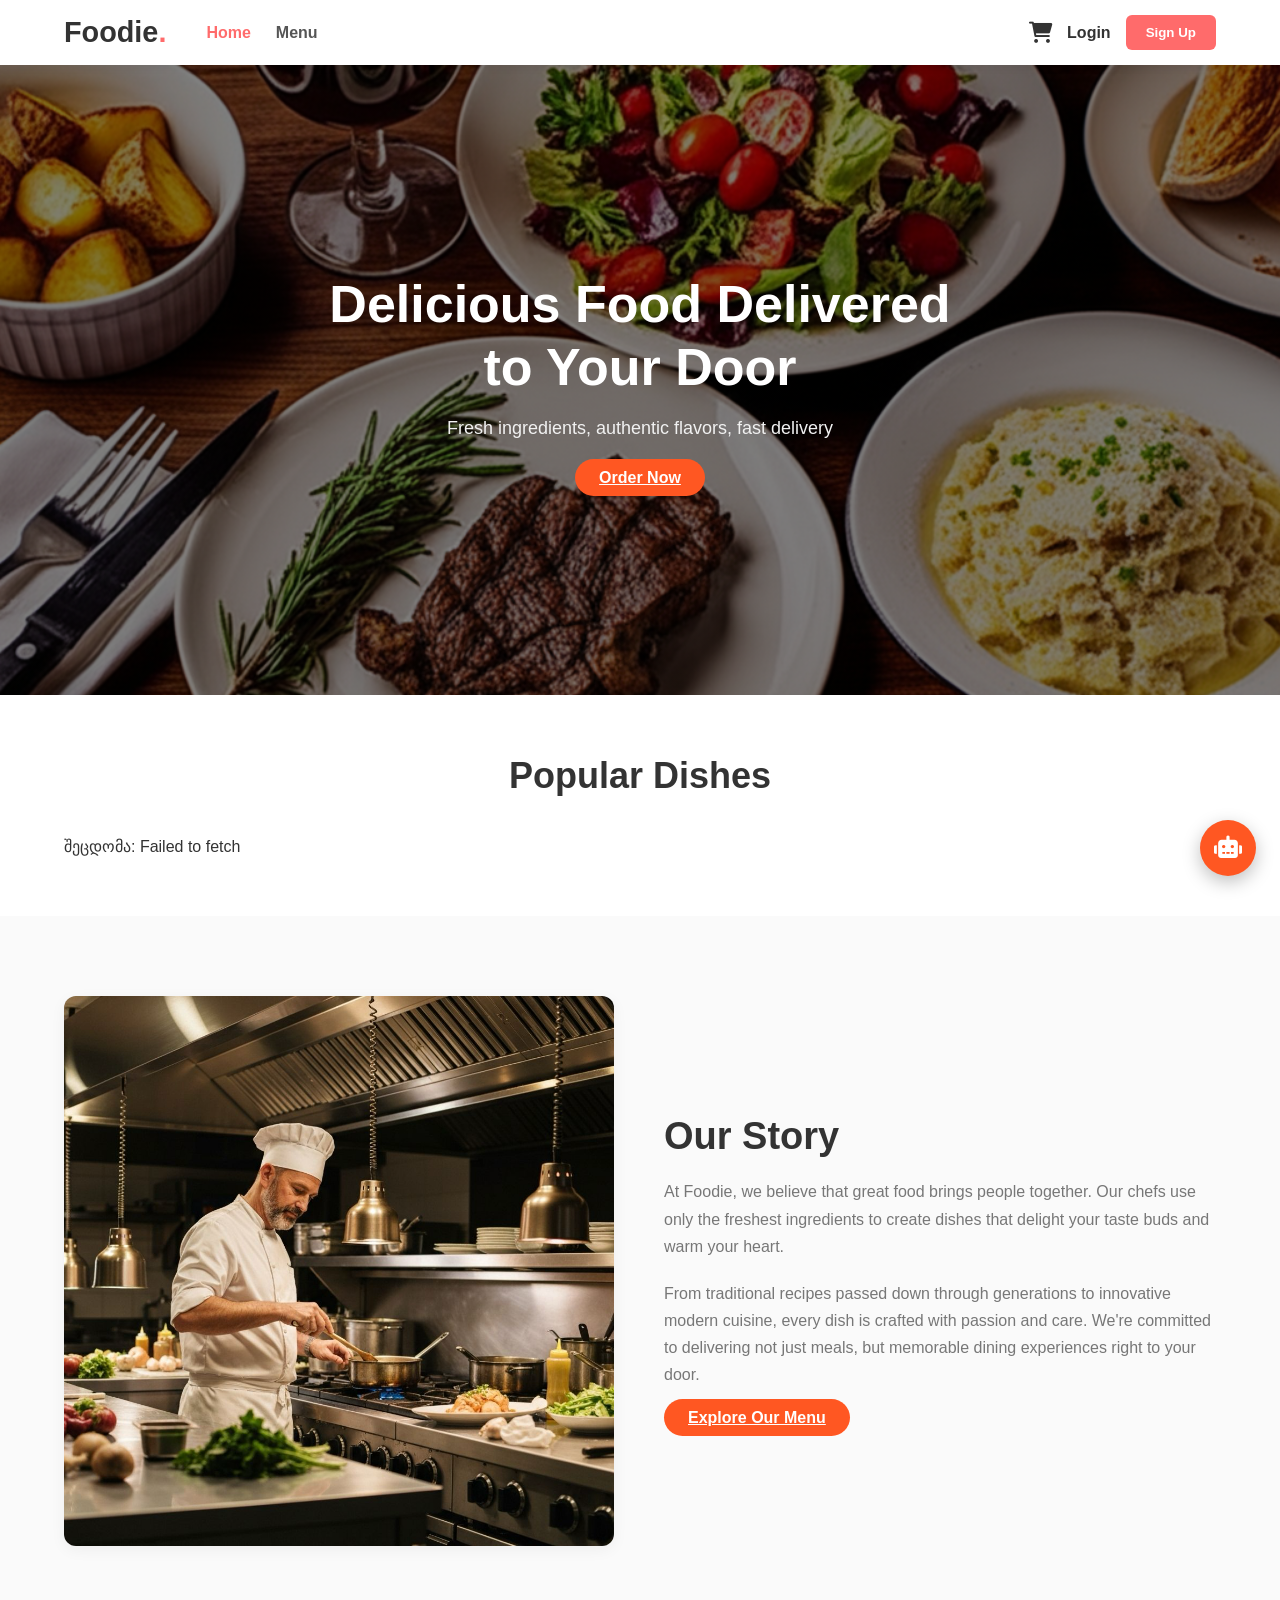
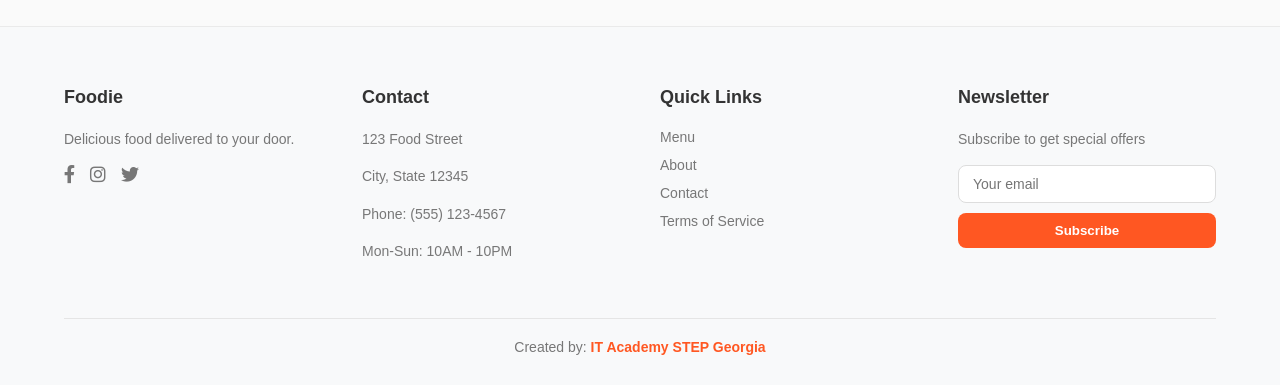
==== commit d3699f5b: "done" ====
--- a/index.html
+++ b/index.html
@@ -40,8 +40,8 @@
                 <h2>Our Story</h2>
                 <p>At Foodie, we believe that great food brings people together. Our chefs use only the freshest ingredients to create dishes that delight your taste buds and warm your heart.</p>
                 <p>From traditional recipes passed down through generations to innovative modern cuisine, every dish is crafted with passion and care. We're committed to delivering not just meals, but memorable dining experiences right to your door.</p>
-                <button class="btn-primary">Explore Our Menu</button>
-            </div>
+                <a href="menu.html" class="btn-primary">Explore Our Menu</a>
+             </div>
         </div>
     </section>
 
@@ -90,6 +90,15 @@
     
 
     <!-- სკრიპტი -->
-    <script src="js/script.js"></script>
+    <script src="js/config.js"></script>
+    <script src="js/assistant.js"></script>
+    <script src="js/header.js"></script>
+    <script src="js/home.js"></script>
+    <script src="js/cart-actions.js"></script>
+
+    <script>document.addEventListener('DOMContentLoaded', () => initNewsletterForm(document));</script>
+
 </body>
 </html>
+
+
--- a/css/style.css
+++ b/css/style.css
@@ -972,7 +972,7 @@
 .menu-page .menu-content .dishes-grid .dish-card .dish-img {
   width: 100%;
   height: 180px;
-  object-fit: cover; /* სურათი არ გაიწელება ზედმეტად და ჩაჯდება ყუთში */
+  object-fit: cover;
 }
 .menu-page .menu-content .dishes-grid .dish-card .dish-info {
   padding: 15px;
@@ -1022,17 +1022,29 @@
 .menu-page .menu-content .pagination {
   display: flex;
   justify-content: center;
-  margin-top: 40px;
+  align-items: center;
+  gap: 16px;
+  margin: 40px 0 20px;
 }
 .menu-page .menu-content .pagination .btn-text {
-  background: none;
-  border: none;
+  background: #fff;
+  border: 1px solid #ddd;
   color: #333;
-  font-weight: bold;
-  cursor: pointer;
-}
-.menu-page .menu-content .pagination .btn-text:hover {
-  text-decoration: underline;
+  padding: 10px 22px;
+  border-radius: 6px;
+  cursor: pointer;
+  font-weight: 600;
+  font-size: 0.9rem;
+  transition: 0.2s;
+}
+.menu-page .menu-content .pagination .btn-text:hover:not(:disabled) {
+  background-color: #ff6b6b;
+  color: #fff;
+  border-color: #ff6b6b;
+}
+.menu-page .menu-content .pagination .btn-text:disabled {
+  opacity: 0.4;
+  cursor: not-allowed;
 }
 
 .our-story {
@@ -1419,5 +1431,281 @@
     flex-direction: column;
   }
 }
+.admin-page {
+  background-color: #f4f6fa;
+  min-height: 80vh;
+  padding: 40px 5%;
+}
+.admin-page h1 {
+  color: #2f3e56;
+  font-size: 1.8rem;
+  margin-bottom: 30px;
+  padding-bottom: 14px;
+  border-bottom: 2px solid #2f3e56;
+  display: inline-block;
+}
+
+.admin-section {
+  background: #fff;
+  border: 1px solid #e1e5ec;
+  border-radius: 10px;
+  padding: 26px;
+  margin-bottom: 28px;
+  box-shadow: 0 2px 8px rgba(47, 62, 86, 0.06);
+}
+.admin-section h2 {
+  font-size: 1.15rem;
+  color: #2f3e56;
+  margin-bottom: 18px;
+  display: flex;
+  align-items: center;
+  gap: 8px;
+}
+.admin-section h2::before {
+  content: "";
+  width: 6px;
+  height: 18px;
+  background: #5c7cfa;
+  border-radius: 3px;
+  display: inline-block;
+}
+
+.admin-form .input-group label {
+  color: #2f3e56;
+  font-size: 0.85rem;
+}
+.admin-form .input-group input,
+.admin-form .input-group select {
+  border: 1px solid #e1e5ec;
+}
+.admin-form .input-group input:focus,
+.admin-form .input-group select:focus {
+  border-color: #5c7cfa;
+  outline: none;
+}
+.admin-form .btn-primary {
+  background-color: #2f3e56;
+}
+.admin-form .btn-primary:hover {
+  background-color: #24314a;
+}
+.admin-form .btn-secondary {
+  background: #fff;
+  border: 1px solid #e1e5ec;
+  color: #2f3e56;
+}
+.admin-form .btn-secondary:hover {
+  background: #f4f6fa;
+}
+
+.admin-products-list .admin-product-row {
+  border-bottom: 1px solid #e1e5ec;
+}
+.admin-products-list .admin-product-row .admin-product-name {
+  color: #333;
+  font-weight: 500;
+}
+.admin-products-list .admin-product-row .admin-product-price {
+  color: #5c7cfa;
+}
+.admin-products-list .admin-product-row .btn-text {
+  color: #5c7cfa;
+  font-weight: 600;
+}
+.admin-products-list .admin-product-row .btn-text:hover {
+  text-decoration: underline;
+}
+.admin-products-list .admin-product-row .admin-delete-btn,
+.admin-products-list .admin-product-row .admin-delete-category-btn {
+  color: #e5484d;
+}
+
+#ai-assistant-widget {
+  position: fixed;
+  bottom: 24px;
+  right: 24px;
+  z-index: 2500;
+}
+
+#ai-assistant-toggle {
+  width: 56px;
+  height: 56px;
+  border-radius: 50%;
+  background-color: #ff5722;
+  color: #fff;
+  border: none;
+  font-size: 1.4rem;
+  cursor: pointer;
+  box-shadow: 0 6px 18px rgba(0, 0, 0, 0.25);
+  transition: transform 0.2s ease;
+}
+#ai-assistant-toggle:hover {
+  transform: scale(1.06);
+}
+
+.ai-assistant-panel {
+  position: absolute;
+  bottom: 70px;
+  right: 0;
+  width: 340px;
+  max-width: calc(100vw - 40px);
+  height: 460px;
+  max-height: 70vh;
+  background: #fff;
+  border-radius: 14px;
+  box-shadow: 0 12px 30px rgba(0, 0, 0, 0.18);
+  display: flex;
+  flex-direction: column;
+  overflow: hidden;
+  opacity: 0;
+  visibility: hidden;
+  transform: translateY(12px);
+  transition: 0.2s ease;
+}
+.ai-assistant-panel.active {
+  opacity: 1;
+  visibility: visible;
+  transform: translateY(0);
+}
+
+.ai-assistant-header {
+  background-color: #ff5722;
+  color: #fff;
+  padding: 14px 16px;
+  display: flex;
+  align-items: center;
+  justify-content: space-between;
+  font-weight: 600;
+}
+.ai-assistant-header i {
+  margin-right: 6px;
+}
+.ai-assistant-header #ai-assistant-close {
+  background: none;
+  border: none;
+  color: #fff;
+  cursor: pointer;
+  font-size: 1rem;
+  opacity: 0.85;
+}
+.ai-assistant-header #ai-assistant-close:hover {
+  opacity: 1;
+}
+
+.ai-assistant-messages {
+  flex: 1;
+  overflow-y: auto;
+  padding: 14px;
+  display: flex;
+  flex-direction: column;
+  gap: 10px;
+  background: #fafafa;
+}
+
+.ai-msg {
+  max-width: 85%;
+  padding: 10px 14px;
+  border-radius: 12px;
+  font-size: 0.88rem;
+  line-height: 1.4;
+}
+.ai-msg.ai-msg-bot {
+  background: #fff;
+  border: 1px solid #eee;
+  align-self: flex-start;
+  border-bottom-left-radius: 2px;
+}
+.ai-msg.ai-msg-user {
+  background-color: #ff5722;
+  color: #fff;
+  align-self: flex-end;
+  border-bottom-right-radius: 2px;
+}
+
+.ai-dish-cards {
+  display: flex;
+  flex-direction: column;
+  gap: 10px;
+  margin-top: 4px;
+}
+
+.ai-dish-card {
+  display: flex;
+  gap: 10px;
+  background: #fff;
+  border: 1px solid #eee;
+  border-radius: 10px;
+  padding: 8px;
+  align-items: center;
+}
+.ai-dish-card img {
+  width: 56px;
+  height: 56px;
+  object-fit: cover;
+  border-radius: 8px;
+  flex-shrink: 0;
+}
+.ai-dish-card .ai-dish-info {
+  display: flex;
+  flex-direction: column;
+  gap: 4px;
+  flex: 1;
+  min-width: 0;
+}
+.ai-dish-card .ai-dish-info strong {
+  font-size: 0.85rem;
+  color: #333;
+  white-space: nowrap;
+  overflow: hidden;
+  text-overflow: ellipsis;
+}
+.ai-dish-card .ai-dish-info .ai-dish-price {
+  font-size: 0.8rem;
+  color: #ff5722;
+  font-weight: 600;
+}
+.ai-dish-card .ai-dish-info .add-to-cart-btn {
+  padding: 6px 10px;
+  font-size: 0.75rem;
+  border-radius: 6px;
+  align-self: flex-start;
+}
+
+.ai-assistant-form {
+  display: flex;
+  border-top: 1px solid #eee;
+  padding: 10px;
+  gap: 8px;
+}
+.ai-assistant-form input {
+  flex: 1;
+  border: 1px solid #ddd;
+  border-radius: 8px;
+  padding: 8px 12px;
+  font-size: 0.85rem;
+  outline: none;
+}
+.ai-assistant-form input:focus {
+  border-color: #ff5722;
+}
+.ai-assistant-form button {
+  background-color: #ff5722;
+  color: #fff;
+  border: none;
+  border-radius: 8px;
+  width: 38px;
+  cursor: pointer;
+}
+
+@media (max-width: 480px) {
+  #ai-assistant-widget {
+    bottom: 16px;
+    right: 16px;
+  }
+  .ai-assistant-panel {
+    width: calc(100vw - 32px);
+    height: 65vh;
+  }
+}
 
 /*# sourceMappingURL=style.css.map */
